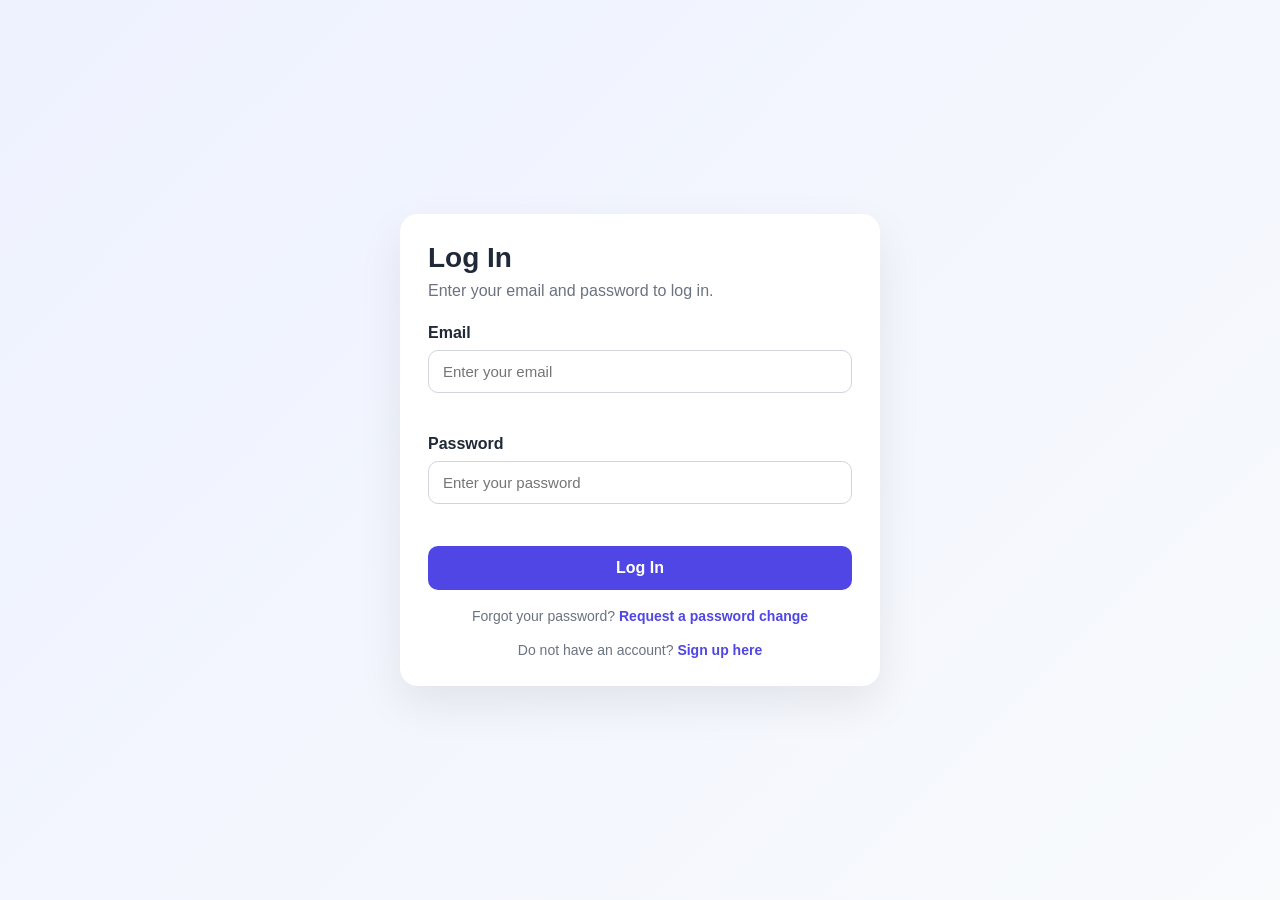
==== dashboard.html @ 60606289 "Initial commit" ====
<!DOCTYPE html>
<html lang="en">
<head>
  <meta charset="UTF-8" />
  <meta name="viewport" content="width=device-width, initial-scale=1.0" />
  <title>Dashboard</title>
  <link rel="stylesheet" href="style.css" />
</head>
<body>
  <div class="container">
    <h1>Dashboard</h1>
    <p id="welcomeText">Welcome.</p>

    <div class="success-card">
      <h2>Submit a Leave Request</h2>

      <form id="leaveForm" novalidate>
        <div class="field">
            <label for="leaveType">
            Leave Type
            <span class="required-badge">Required</span>
            </label>
            <select id="leaveType" name="leaveType">
                <option value="">Select leave type</option>
                <option value="Annual Leave">Annual Leave</option>
                <option value="Sick Leave">Sick Leave</option>
                <option value="Personal Leave">Personal Leave</option>
            </select>
            <small class="form-hint" id="leaveHint">Choose the type of leave you are requesting.</small>
            <small class="message"></small>
        </div>

        <div class="field">
            <label for="startDate">
            Start Date
            <span class="required-badge">Required</span>
            </label>
            <input type="date" id="startDate" name="startDate" />
            <small class="form-hint">Select the first day of your leave.</small>
            <small class="message"></small>
        </div>

        <div class="field">
            <label for="endDate">
            End Date
            <span class="required-badge">Required</span>
            </label>
            <input type="date" id="endDate" name="endDate" />
            <small class="form-hint">Select the final day of your leave.</small>
            <small class="message"></small>
        </div>

        <div class="field">
            <label for="reason">
            Reason
            <span class="required-badge">Required</span>
            </label>
            <textarea id="reason" name="reason" placeholder="Briefly explain your request"></textarea>
            <div class="field-meta">
            <small class="form-hint">Provide enough detail for review.</small>
            <small id="reasonCount">0 / 250</small>
            </div>
            <small class="message"></small>
        </div>

        <div class="field" id="certificateField" style="display: none;">
            <label for="doctorCertificate">
            Doctor Certificate
            <span class="required-badge">Required for Sick Leave</span>
            </label>
            <input
            type="file"
            id="doctorCertificate"
            name="doctorCertificate"
            accept=".pdf,.jpg,.jpeg,.png"
            />
            <small class="form-hint">Accepted formats: PDF, JPG, JPEG, PNG.</small>
            <small class="message"></small>
        </div>

        <div class="summary-box" id="requestSummary">
            <p><strong>Summary</strong></p>
            <p id="summaryType">Leave type: Not selected</p>
            <p id="summaryDates">Dates: Not selected</p>
            <p id="summaryDays">Estimated days: 0</p>
        </div>

        <div id="formNotice" class="form-notice" style="display: none;"></div>

        <button type="submit" id="submitRequestBtn">Submit Request</button>
        </form>
    </div>

    <div class="success-card">
      <h2>My Requests</h2>
      <div id="requestList"></div>
    </div>

    <button id="logoutBtn" class="secondary-button" type="button">Log Out</button>

    <button id="deleteAccountBtn" class="delete-btn" type="button">Delete Account</button>
  </div>

  <script defer src="common.js"></script>
  <script defer src="dashboard.js"></script>
</body>
</html>
---- style.css ----
* {
  box-sizing: border-box;
}

body {
  margin: 0;
  font-family: Arial, sans-serif;
  background: linear-gradient(135deg, #eef2ff, #f8fafc);
  min-height: 100vh;
  display: flex;
  align-items: center;
  justify-content: center;
  padding: 24px;
  color: #1f2937;
}

.container {
  width: 100%;
  max-width: 480px;
  background: white;
  border-radius: 18px;
  padding: 28px;
  box-shadow: 0 18px 45px rgba(0, 0, 0, 0.08);
}

h1 {
  margin-top: 0;
  margin-bottom: 8px;
  font-size: 28px;
}

p {
  margin-top: 0;
  margin-bottom: 24px;
  color: #6b7280;
}

.field {
  margin-bottom: 18px;
}

label {
  display: block;
  font-weight: 600;
  margin-bottom: 8px;
}

input {
  width: 100%;
  padding: 12px 14px;
  border: 1.5px solid #d1d5db;
  border-radius: 10px;
  font-size: 15px;
  outline: none;
  transition: border-color 0.2s, box-shadow 0.2s;
}

input:focus {
  border-color: #4f46e5;
  box-shadow: 0 0 0 4px rgba(79, 70, 229, 0.12);
}

.field.success input {
  border-color: #16a34a;
}

.field.error input {
  border-color: #dc2626;
}

.message {
  display: block;
  min-height: 18px;
  margin-top: 6px;
  font-size: 13px;
}

.field.error .message {
  color: #dc2626;
}

.field.success .message {
  color: #16a34a;
}

button {
  width: 100%;
  border: none;
  border-radius: 10px;
  padding: 13px;
  font-size: 16px;
  font-weight: 700;
  background: #4f46e5;
  color: white;
  cursor: pointer;
  transition: transform 0.15s, opacity 0.15s;
}

button:hover {
  opacity: 0.95;
}

button,
.button-link {
  width: 100%;
  border: none;
  border-radius: 10px;
  padding: 13px;
  font-size: 16px;
  font-weight: 700;
  background: #4f46e5;
  color: white;
  cursor: pointer;
  transition: transform 0.15s, opacity 0.15s;
  text-decoration: none;
  display: inline-block;
  text-align: center;
}

button:hover,
.button-link:hover {
  opacity: 0.95;
}

button:active,
.button-link:active {
  transform: scale(0.99);
}

.switch-text {
  margin-top: 18px;
  margin-bottom: 0;
  font-size: 14px;
  text-align: center;
}

.switch-text a {
  color: #4f46e5;
  text-decoration: none;
  font-weight: 600;
}

.switch-text a:hover {
  text-decoration: underline;
}
.success-box {
  display: none;
  margin-top: 20px;
  padding: 14px;
  border-radius: 10px;
  background: #ecfdf5;
  color: #166534;
  border: 1px solid #bbf7d0;
  font-weight: 600;
}

.success-card {
  margin: 24px 0 18px;
  padding: 18px;
  border: 1px solid #dbe3f0;
  border-radius: 12px;
  background: #f8faff;
  text-align: left;
}

.success-card h2 {
  margin-top: 0;
  margin-bottom: 14px;
  font-size: 20px;
}

.success-card p {
  margin: 8px 0;
  text-align: left;
  color: #1f2937;
}

.redirect-text {
  margin-top: 10px;
  margin-bottom: 20px;
  font-size: 14px;
  color: #6b7280;
  text-align: center;
}

.action-group {
  display: flex;
  flex-direction: column;
  gap: 12px;
}

.secondary-button {
  background: #e5e7eb;
  color: #111827;
}

select,
textarea {
  width: 100%;
  padding: 12px 14px;
  border: 1.5px solid #d1d5db;
  border-radius: 10px;
  font-size: 15px;
  outline: none;
  transition: border-color 0.2s, box-shadow 0.2s;
  font-family: Arial, sans-serif;
}

select:focus,
textarea:focus {
  border-color: #4f46e5;
  box-shadow: 0 0 0 4px rgba(79, 70, 229, 0.12);
}

textarea {
  min-height: 100px;
  resize: vertical;
}

.request-item {
  padding: 14px;
  border: 1px solid #dbe3f0;
  border-radius: 10px;
  margin-bottom: 12px;
  background: #f8faff;
}

.request-item p {
  margin: 6px 0;
  text-align: left;
  color: #1f2937;
}

.secondary-button {
  margin-top: 16px;
  background: #e5e7eb;
  color: #111827;
}

.admin-actions {
  display: flex;
  gap: 10px;
  margin-top: 12px;
  flex-wrap: wrap;
}

.approve-btn,
.reject-btn,
.delete-btn {
  border: none;
  border-radius: 8px;
  padding: 10px 14px;
  font-size: 14px;
  font-weight: 600;
  color: white;
  cursor: pointer;
}

.approve-btn {
  background: #16a34a;
}

.reject-btn {
  background: #f59e0b;
}

.delete-btn {
  background: #dc2626;
}

.approve-btn:hover,
.reject-btn:hover,
.delete-btn:hover {
  opacity: 0.95;
}
.required-badge {
  display: inline-block;
  margin-left: 8px;
  padding: 2px 8px;
  border-radius: 999px;
  font-size: 11px;
  font-weight: 700;
  background: #eef2ff;
  color: #4338ca;
  vertical-align: middle;
}

.form-hint {
  display: block;
  margin-top: 6px;
  font-size: 12px;
  color: #6b7280;
}

.field-meta {
  display: flex;
  justify-content: space-between;
  align-items: center;
  gap: 12px;
  margin-top: 6px;
}

.summary-box {
  margin: 20px 0;
  padding: 16px;
  border: 1px solid #dbe3f0;
  border-radius: 12px;
  background: #f8faff;
}

.summary-box p {
  margin: 6px 0;
  text-align: left;
  color: #1f2937;
}

.form-notice {
  margin-bottom: 16px;
  padding: 12px 14px;
  border-radius: 10px;
  font-size: 14px;
  font-weight: 600;
}

.form-notice.success {
  background: #ecfdf5;
  color: #166534;
  border: 1px solid #bbf7d0;
}

.form-notice.info {
  background: #eff6ff;
  color: #1d4ed8;
  border: 1px solid #bfdbfe;
}
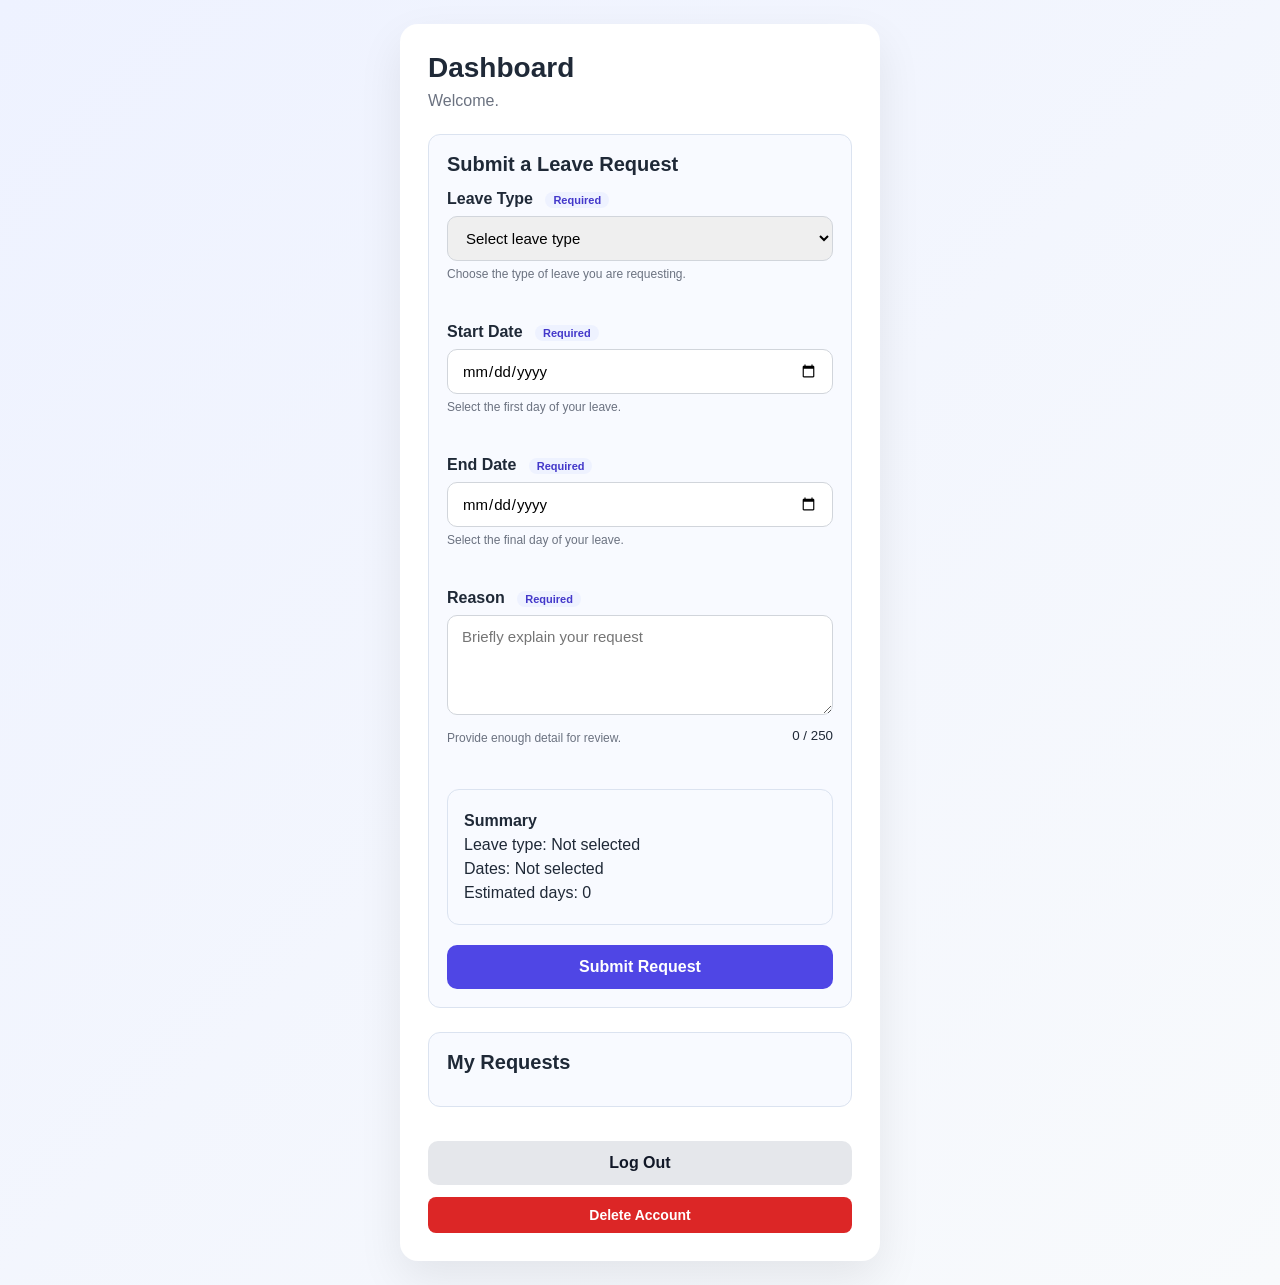
==== commit 1c2c0b36: "updated html files" ====
--- a/dashboard.html
+++ b/dashboard.html
@@ -101,7 +101,7 @@
     <button id="deleteAccountBtn" class="delete-btn" type="button">Delete Account</button>
   </div>
 
-  <script defer src="common.js"></script>
-  <script defer src="dashboard.js"></script>
+  <link rel="stylesheet" href="common.css" />
+  <link rel="stylesheet" href="dashboard.css" />
 </body>
 </html>
--- a/common.css
+++ b/common.css
@@ -0,0 +1,151 @@
+* {
+  box-sizing: border-box;
+}
+
+body {
+  margin: 0;
+  font-family: Arial, sans-serif;
+  background: linear-gradient(135deg, #eef2ff, #f8fafc);
+  min-height: 100vh;
+  display: flex;
+  align-items: center;
+  justify-content: center;
+  padding: 24px;
+  color: #1f2937;
+}
+
+.container {
+  width: 100%;
+  max-width: 480px;
+  background: white;
+  border-radius: 18px;
+  padding: 28px;
+  box-shadow: 0 18px 45px rgba(0, 0, 0, 0.08);
+}
+
+h1 {
+  margin-top: 0;
+  margin-bottom: 8px;
+  font-size: 28px;
+}
+
+p {
+  margin-top: 0;
+  margin-bottom: 24px;
+  color: #6b7280;
+}
+
+.field {
+  margin-bottom: 18px;
+}
+
+label {
+  display: block;
+  font-weight: 600;
+  margin-bottom: 8px;
+}
+
+input,
+select,
+textarea {
+  width: 100%;
+  padding: 12px 14px;
+  border: 1.5px solid #d1d5db;
+  border-radius: 10px;
+  font-size: 15px;
+  outline: none;
+  transition: border-color 0.2s, box-shadow 0.2s;
+  font-family: Arial, sans-serif;
+}
+
+input:focus,
+select:focus,
+textarea:focus {
+  border-color: #4f46e5;
+  box-shadow: 0 0 0 4px rgba(79, 70, 229, 0.12);
+}
+
+textarea {
+  min-height: 100px;
+  resize: vertical;
+}
+
+.field.success input,
+.field.success select,
+.field.success textarea {
+  border-color: #16a34a;
+}
+
+.field.error input,
+.field.error select,
+.field.error textarea {
+  border-color: #dc2626;
+}
+
+.message {
+  display: block;
+  min-height: 18px;
+  margin-top: 6px;
+  font-size: 13px;
+}
+
+.field.error .message {
+  color: #dc2626;
+}
+
+.field.success .message {
+  color: #16a34a;
+}
+
+button,
+.button-link {
+  width: 100%;
+  border: none;
+  border-radius: 10px;
+  padding: 13px;
+  font-size: 16px;
+  font-weight: 700;
+  background: #4f46e5;
+  color: white;
+  cursor: pointer;
+  transition: transform 0.15s, opacity 0.15s;
+  text-decoration: none;
+  display: inline-block;
+  text-align: center;
+}
+
+button:hover,
+.button-link:hover {
+  opacity: 0.95;
+}
+
+button:active,
+.button-link:active {
+  transform: scale(0.99);
+}
+
+.secondary-button {
+  background: #e5e7eb;
+  color: #111827;
+}
+
+.success-card {
+  margin: 24px 0 18px;
+  padding: 18px;
+  border: 1px solid #dbe3f0;
+  border-radius: 12px;
+  background: #f8faff;
+  text-align: left;
+}
+
+.success-card h2 {
+  margin-top: 0;
+  margin-bottom: 14px;
+  font-size: 20px;
+}
+
+.success-card p {
+  margin: 8px 0;
+  text-align: left;
+  color: #1f2937;
+}
--- a/dashboard.css
+++ b/dashboard.css
@@ -0,0 +1,93 @@
+.request-item {
+  padding: 14px;
+  border: 1px solid #dbe3f0;
+  border-radius: 10px;
+  margin-bottom: 12px;
+  background: #f8faff;
+}
+
+.request-item p {
+  margin: 6px 0;
+  text-align: left;
+  color: #1f2937;
+}
+
+.delete-btn {
+  border: none;
+  border-radius: 8px;
+  padding: 10px 14px;
+  font-size: 14px;
+  font-weight: 600;
+  background: #dc2626;
+  color: white;
+  cursor: pointer;
+}
+
+.delete-btn:hover {
+  opacity: 0.95;
+}
+
+.required-badge {
+  display: inline-block;
+  margin-left: 8px;
+  padding: 2px 8px;
+  border-radius: 999px;
+  font-size: 11px;
+  font-weight: 700;
+  background: #eef2ff;
+  color: #4338ca;
+  vertical-align: middle;
+}
+
+.form-hint {
+  display: block;
+  margin-top: 6px;
+  font-size: 12px;
+  color: #6b7280;
+}
+
+.field-meta {
+  display: flex;
+  justify-content: space-between;
+  align-items: center;
+  gap: 12px;
+  margin-top: 6px;
+}
+
+.summary-box {
+  margin: 20px 0;
+  padding: 16px;
+  border: 1px solid #dbe3f0;
+  border-radius: 12px;
+  background: #f8faff;
+}
+
+.summary-box p {
+  margin: 6px 0;
+  text-align: left;
+  color: #1f2937;
+}
+
+.form-notice {
+  margin-bottom: 16px;
+  padding: 12px 14px;
+  border-radius: 10px;
+  font-size: 14px;
+  font-weight: 600;
+}
+
+.form-notice.success {
+  background: #ecfdf5;
+  color: #166534;
+  border: 1px solid #bbf7d0;
+}
+
+.form-notice.info {
+  background: #eff6ff;
+  color: #1d4ed8;
+  border: 1px solid #bfdbfe;
+}
+
+#deleteAccountBtn {
+  margin-top: 12px;
+}
